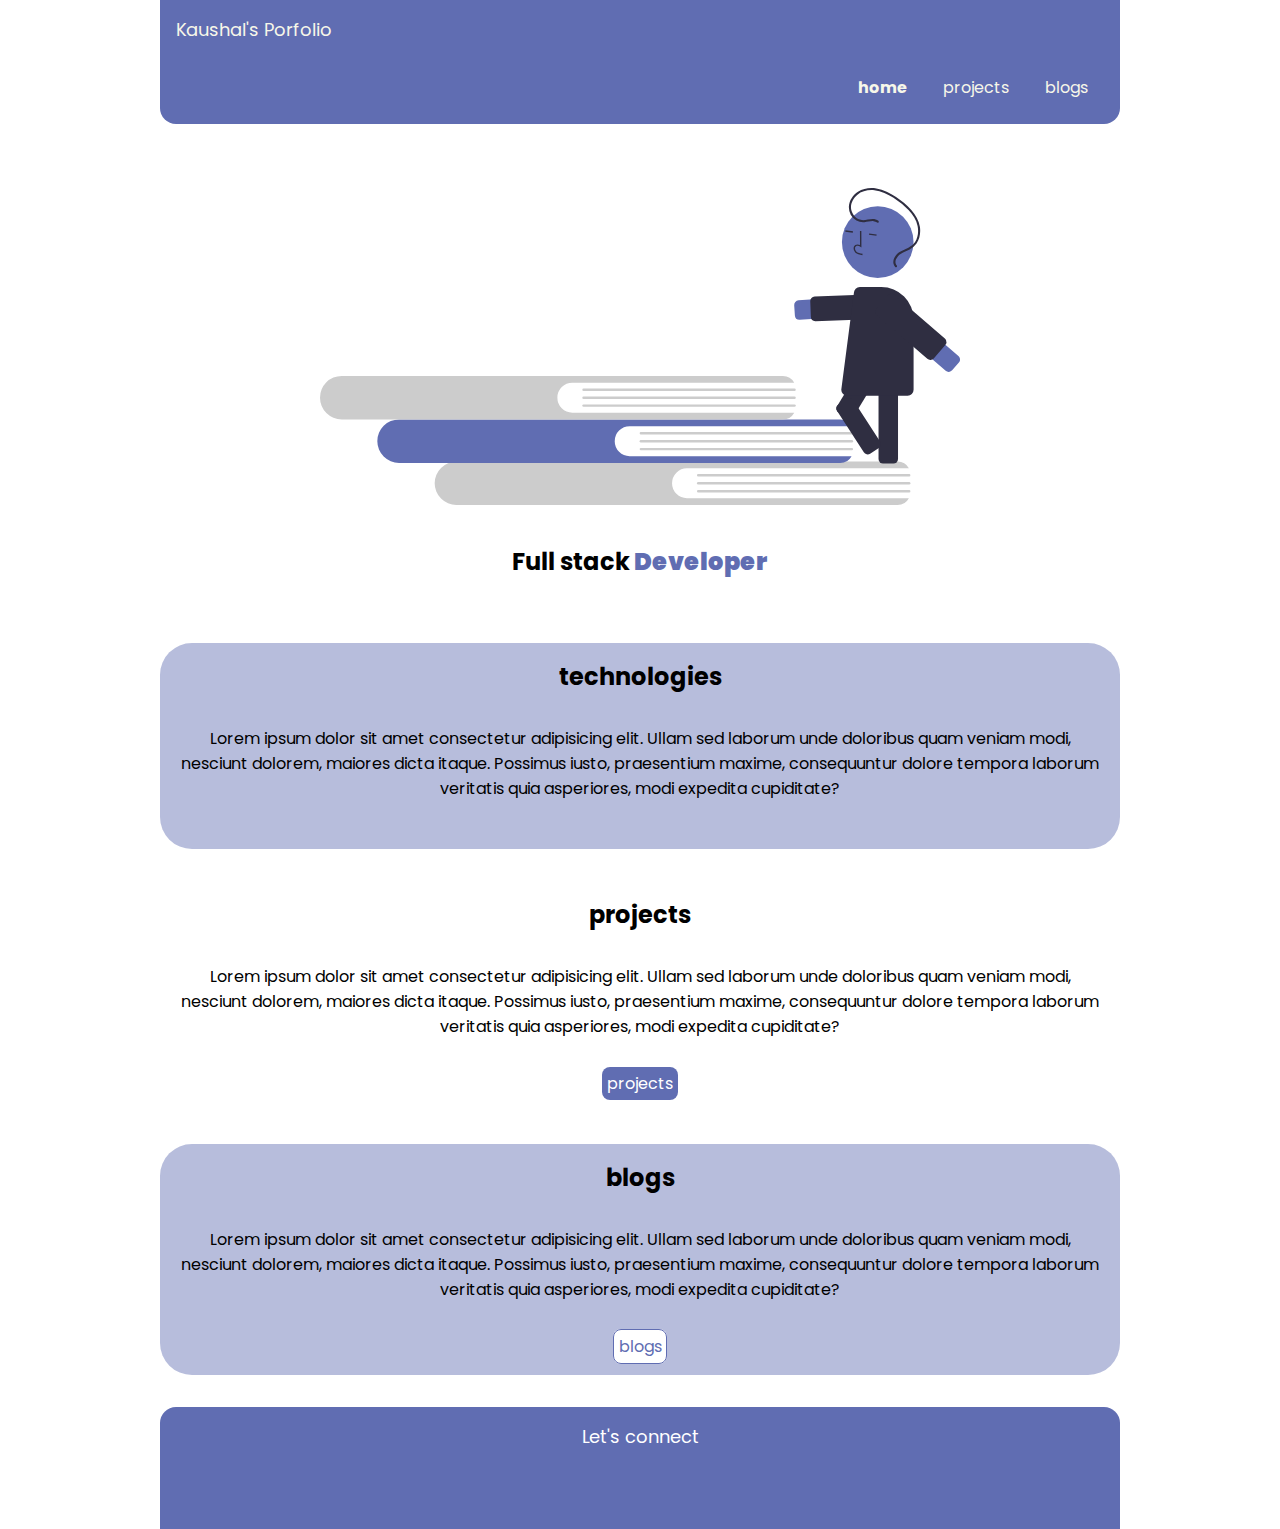
==== index.html @ 43d2c3d7 "Initial code" ====
<!DOCTYPE html>
<html lang="en">
  <head>
    <meta charset="UTF-8" />
    <meta http-equiv="X-UA-Compatible" content="IE=edge" />
    <meta name="viewport" content="width=device-width, initial-scale=1.0" />
    <link rel="stylesheet" href="style.css" />
    <link rel="stylesheet" href="https://cdnjs.cloudflare.com/ajax/libs/font-awesome/6.2.0/css/all.min.css" integrity="sha512-xh6O/CkQoPOWDdYTDqeRdPCVd1SpvCA9XXcUnZS2FmJNp1coAFzvtCN9BmamE+4aHK8yyUHUSCcJHgXloTyT2A==" crossorigin="anonymous" referrerpolicy="no-referrer" />
    <title>Kaushal's Portfolio</title>
  </head>
  <body>
    <nav>
      <div class="brand-text">Kaushal's Porfolio</div>
      <ul class="link-list">
        <li><a class="active" href="/index.html">home</a></li>
        <li><a href="./projects.html">projects</a></li>
        <li><a href="./blogs.html">blogs</a></li>
      </ul>
    </nav>

    <header>
      <div class="hero-img-container">
        <div class="hero-img">
          <img src="/images/hero-img.svg" alt="" />
        </div>
        <h2>Full stack <span class="text-primary">Developer</span></h2>
      </div>
    </header>

    <section>
      <div class="container container-center">
        <h2>technologies</h2>
        <p>
          Lorem ipsum dolor sit amet consectetur adipisicing elit. Ullam sed
          laborum unde doloribus quam veniam modi, nesciunt dolorem, maiores
          dicta itaque. Possimus iusto, praesentium maxime, consequuntur dolore
          tempora laborum veritatis quia asperiores, modi expedita cupiditate?
        </p>
      </div>
    </section>

    <section>
      <div class="container container-center project-section">
        <h2>projects</h2>
        <p>
          Lorem ipsum dolor sit amet consectetur adipisicing elit. Ullam sed
          laborum unde doloribus quam veniam modi, nesciunt dolorem, maiores
          dicta itaque. Possimus iusto, praesentium maxime, consequuntur dolore
          tempora laborum veritatis quia asperiores, modi expedita cupiditate?
        </p>

        <a class="link link-primary" href="projects">projects</a>
      </div>
    </section>

    <section>
      <div class="container container-center">
        <h2>blogs</h2>
        <p>
          Lorem ipsum dolor sit amet consectetur adipisicing elit. Ullam sed
          laborum unde doloribus quam veniam modi, nesciunt dolorem, maiores
          dicta itaque. Possimus iusto, praesentium maxime, consequuntur dolore
          tempora laborum veritatis quia asperiores, modi expedita cupiditate?
        </p>
        <a class="link link-secondary" href="">blogs</a>
      </div>
    </section>

    <footer>
      <div class="footer-text">Let's connect</div>
      <ul class="link-list">
        <li><a href="">
          <!-- <i class="fa fa-twitter"></i> -->
          <i class="fa-brands fa-twitter"></i>
        </a>
        </li>
        <li><a href=""><i class="fa-brands fa-github"></i></a></li>
        <li><a href=""><i class="fa-brands fa-linkedin"></i></a></li>
      </ul>
    </footer>
  </body>
</html>
---- style.css ----
@import url('https://fonts.googleapis.com/css2?family=Fira+Code:wght@300;400&family=Joan&family=Poppins:wght@400;700&family=Roboto&display=swap');

:root{
    --primary-clr:#606DB2;
    --secondary-clr:#353C62;
    --background-dark:#0A0B12;
    --background-light:#707CBA;
    --text-light-grey:#B7BDDC;
    --text-light:#f7f7e9;
}

*{
    margin:0px;
    padding: 0px;
    box-sizing: border-box;

}
body{
    font-family: 'Poppins', sans-serif;
}
nav{
    margin: 0 auto;
    background-color: var(--primary-clr);
    border-bottom-left-radius: 1rem;
    border-bottom-right-radius: 1rem;
    color: var(--text-light);
    padding-bottom: 0.5rem;
    max-width: 960px;
    width: 85%;
}
.brand-text{
    padding: 1rem;
}
nav .link-list{
    list-style-type: none;
    text-align: right;
    padding: 1rem;
    /* padding-bottom: 1rem; */
}
.link-list li{
    display: inline;
    padding: 1rem;

}
.link-list li a{
    color: var(--text-light);
    text-decoration: none;

}
nav .active{
    font-weight: bold;
}
nav .brand-text{
    /* font-weight: bold; */
    font-size: large;
}

.hero-img-container{
    text-align: center;
    margin:4rem auto;
    

}
.hero-img img{
    width:85%;
    max-width:40rem;
    padding-bottom: 2rem;
}
.text-primary{
    color: var(--primary-clr);
    font-weight: bolder;
}

/* section */
.container{
    padding: 0 2rem;
}
.container-center{
    max-width: 960px;
    margin: auto;
}
section .container{
    text-align: center;
    width: 85%;
    background-color: var(--text-light-grey);
    border-radius: 2rem;
    padding: 1rem;
    margin-bottom: 2rem;
}
section .container p{
    margin-bottom: 2rem;
    margin-top:2rem
}

section .project-section{
    background-color: white;
}

.link{
    text-decoration: none;
    border-radius: 0.5rem;
    padding: 0.3rem 0.3rem;

}
.link-primary{
    background-color: var(--primary-clr);
    color: white;
}
.link-secondary{
    background-color: white;
    color: var(--primary-clr);
    border: 1px solid var(--primary-clr);
}
footer{
    margin: 0 auto;
    background-color: var(--primary-clr);
    text-align: center;
    color: white;
    padding: 1rem;
    max-width: 960px;
    border-top-left-radius: 1rem;
    border-top-right-radius: 1rem;
    width: 85%;

}
footer .link-list{
    text-align: center;
    margin:1rem 0;
}
footer .footer-text {
    /* font-weight: bold; */
    font-size: large;
}
/* .link-list{
    text-align: center;
} */
ol {
    padding: 2rem;
    padding-top:0;
}
ol li .container *{
    margin: 1rem;
}
ol .container-center .link-secondary{
    color: var(--primary-clr);
}
footer li a i{
    color: white;
    font-size: 1.3rem;
}
footer li a i:hover{
    transform: scale(1.5);
}
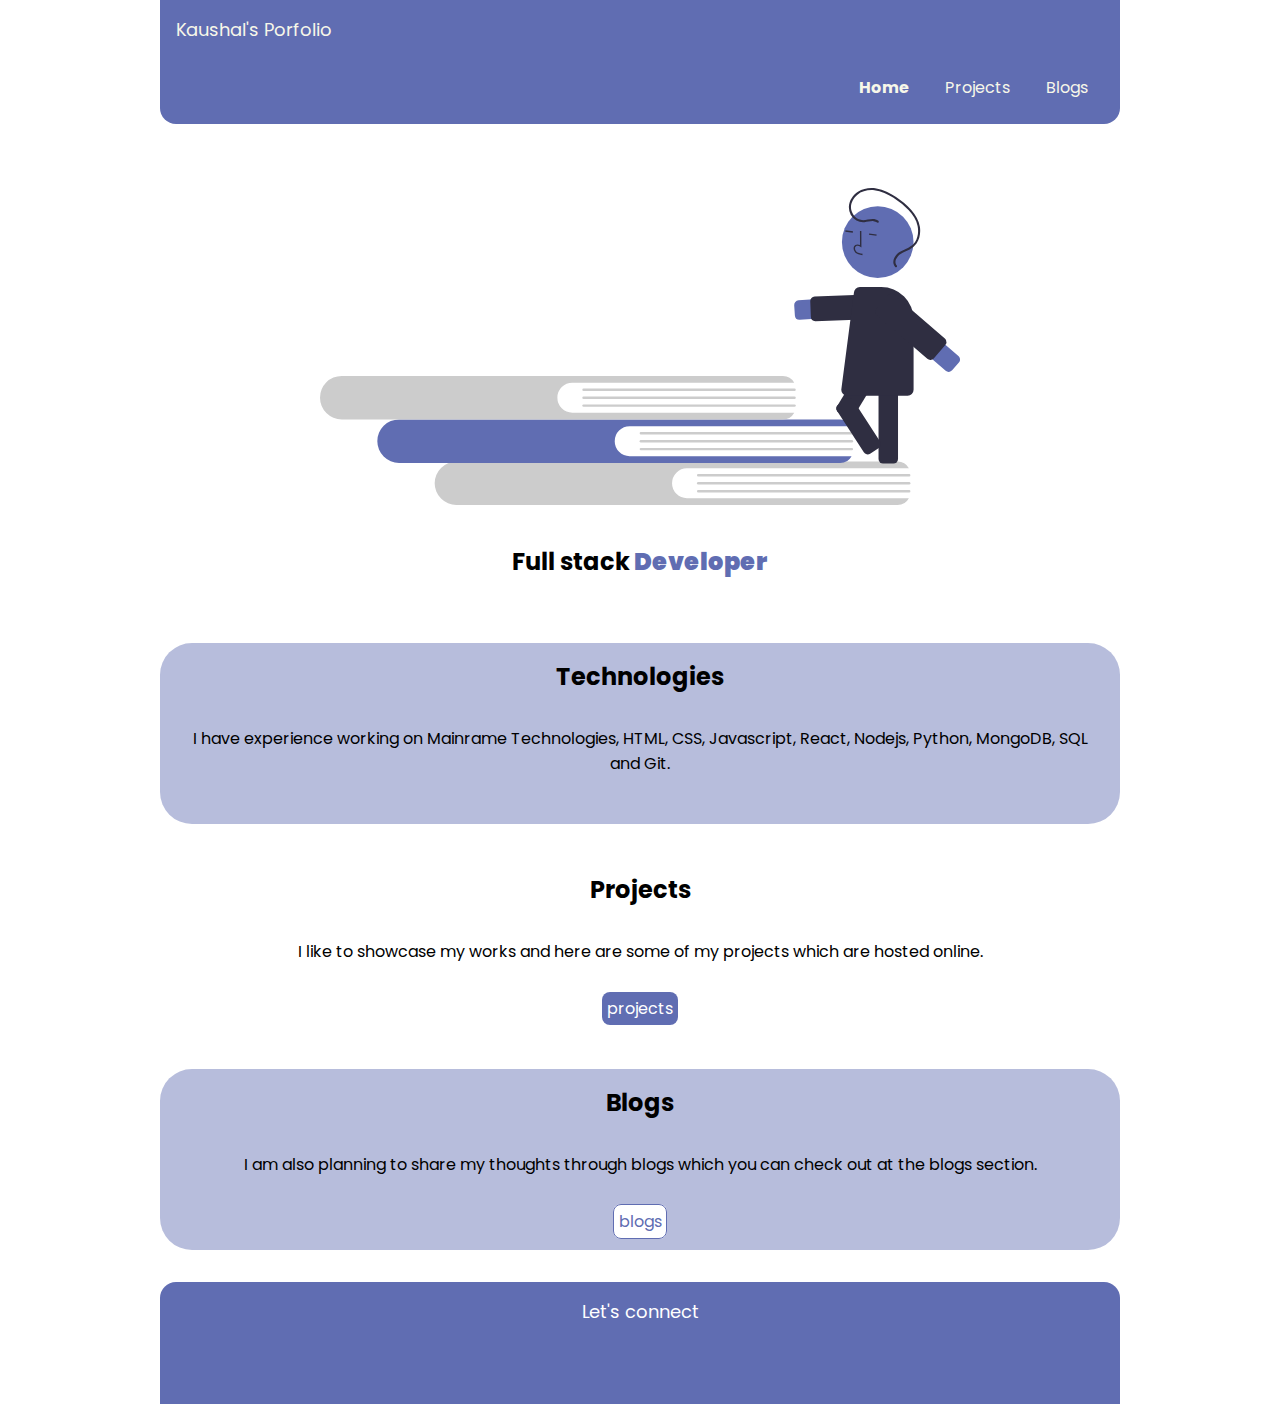
==== commit c46c5ed2: "refactor and new additions - refactored code of home and project section - added readme file" ====
--- a/index.html
+++ b/index.html
@@ -5,16 +5,22 @@
     <meta http-equiv="X-UA-Compatible" content="IE=edge" />
     <meta name="viewport" content="width=device-width, initial-scale=1.0" />
     <link rel="stylesheet" href="style.css" />
-    <link rel="stylesheet" href="https://cdnjs.cloudflare.com/ajax/libs/font-awesome/6.2.0/css/all.min.css" integrity="sha512-xh6O/CkQoPOWDdYTDqeRdPCVd1SpvCA9XXcUnZS2FmJNp1coAFzvtCN9BmamE+4aHK8yyUHUSCcJHgXloTyT2A==" crossorigin="anonymous" referrerpolicy="no-referrer" />
+    <link
+      rel="stylesheet"
+      href="https://cdnjs.cloudflare.com/ajax/libs/font-awesome/6.2.0/css/all.min.css"
+      integrity="sha512-xh6O/CkQoPOWDdYTDqeRdPCVd1SpvCA9XXcUnZS2FmJNp1coAFzvtCN9BmamE+4aHK8yyUHUSCcJHgXloTyT2A=="
+      crossorigin="anonymous"
+      referrerpolicy="no-referrer"
+    />
     <title>Kaushal's Portfolio</title>
   </head>
   <body>
     <nav>
       <div class="brand-text">Kaushal's Porfolio</div>
       <ul class="link-list">
-        <li><a class="active" href="/index.html">home</a></li>
-        <li><a href="./projects.html">projects</a></li>
-        <li><a href="./blogs.html">blogs</a></li>
+        <li><a class="active" href="/index.html">Home</a></li>
+        <li><a href="./projects.html">Projects</a></li>
+        <li><a href="./blogs.html">Blogs</a></li>
       </ul>
     </nav>
 
@@ -29,24 +35,20 @@
 
     <section>
       <div class="container container-center">
-        <h2>technologies</h2>
+        <h2>Technologies</h2>
         <p>
-          Lorem ipsum dolor sit amet consectetur adipisicing elit. Ullam sed
-          laborum unde doloribus quam veniam modi, nesciunt dolorem, maiores
-          dicta itaque. Possimus iusto, praesentium maxime, consequuntur dolore
-          tempora laborum veritatis quia asperiores, modi expedita cupiditate?
+          I have experience working on Mainrame Technologies, HTML, CSS,
+          Javascript, React, Nodejs, Python, MongoDB, SQL and Git.
         </p>
       </div>
     </section>
 
     <section>
       <div class="container container-center project-section">
-        <h2>projects</h2>
+        <h2>Projects</h2>
         <p>
-          Lorem ipsum dolor sit amet consectetur adipisicing elit. Ullam sed
-          laborum unde doloribus quam veniam modi, nesciunt dolorem, maiores
-          dicta itaque. Possimus iusto, praesentium maxime, consequuntur dolore
-          tempora laborum veritatis quia asperiores, modi expedita cupiditate?
+          I like to showcase my works and here are some of my projects which are
+          hosted online.
         </p>
 
         <a class="link link-primary" href="projects">projects</a>
@@ -55,12 +57,10 @@
 
     <section>
       <div class="container container-center">
-        <h2>blogs</h2>
+        <h2>Blogs</h2>
         <p>
-          Lorem ipsum dolor sit amet consectetur adipisicing elit. Ullam sed
-          laborum unde doloribus quam veniam modi, nesciunt dolorem, maiores
-          dicta itaque. Possimus iusto, praesentium maxime, consequuntur dolore
-          tempora laborum veritatis quia asperiores, modi expedita cupiditate?
+          I am also planning to share my thoughts through blogs which you can
+          check out at the blogs section.
         </p>
         <a class="link link-secondary" href="">blogs</a>
       </div>
@@ -69,13 +69,23 @@
     <footer>
       <div class="footer-text">Let's connect</div>
       <ul class="link-list">
-        <li><a href="">
-          <!-- <i class="fa fa-twitter"></i> -->
-          <i class="fa-brands fa-twitter"></i>
-        </a>
+        <li>
+          <a href="https://twitter.com/Kaushal53362050" target="_blank"
+            ><i class="fa-brands fa-twitter"></i
+          ></a>
         </li>
-        <li><a href=""><i class="fa-brands fa-github"></i></a></li>
-        <li><a href=""><i class="fa-brands fa-linkedin"></i></a></li>
+        <li>
+          <a href="https://github.com/kaushal95" target="_blank"
+            ><i class="fa-brands fa-github"></i
+          ></a>
+        </li>
+        <li>
+          <a
+            href="https://www.linkedin.com/in/kaushal-kumar-019952170"
+            target="_blank"
+            ><i class="fa-brands fa-linkedin"></i
+          ></a>
+        </li>
       </ul>
     </footer>
   </body>
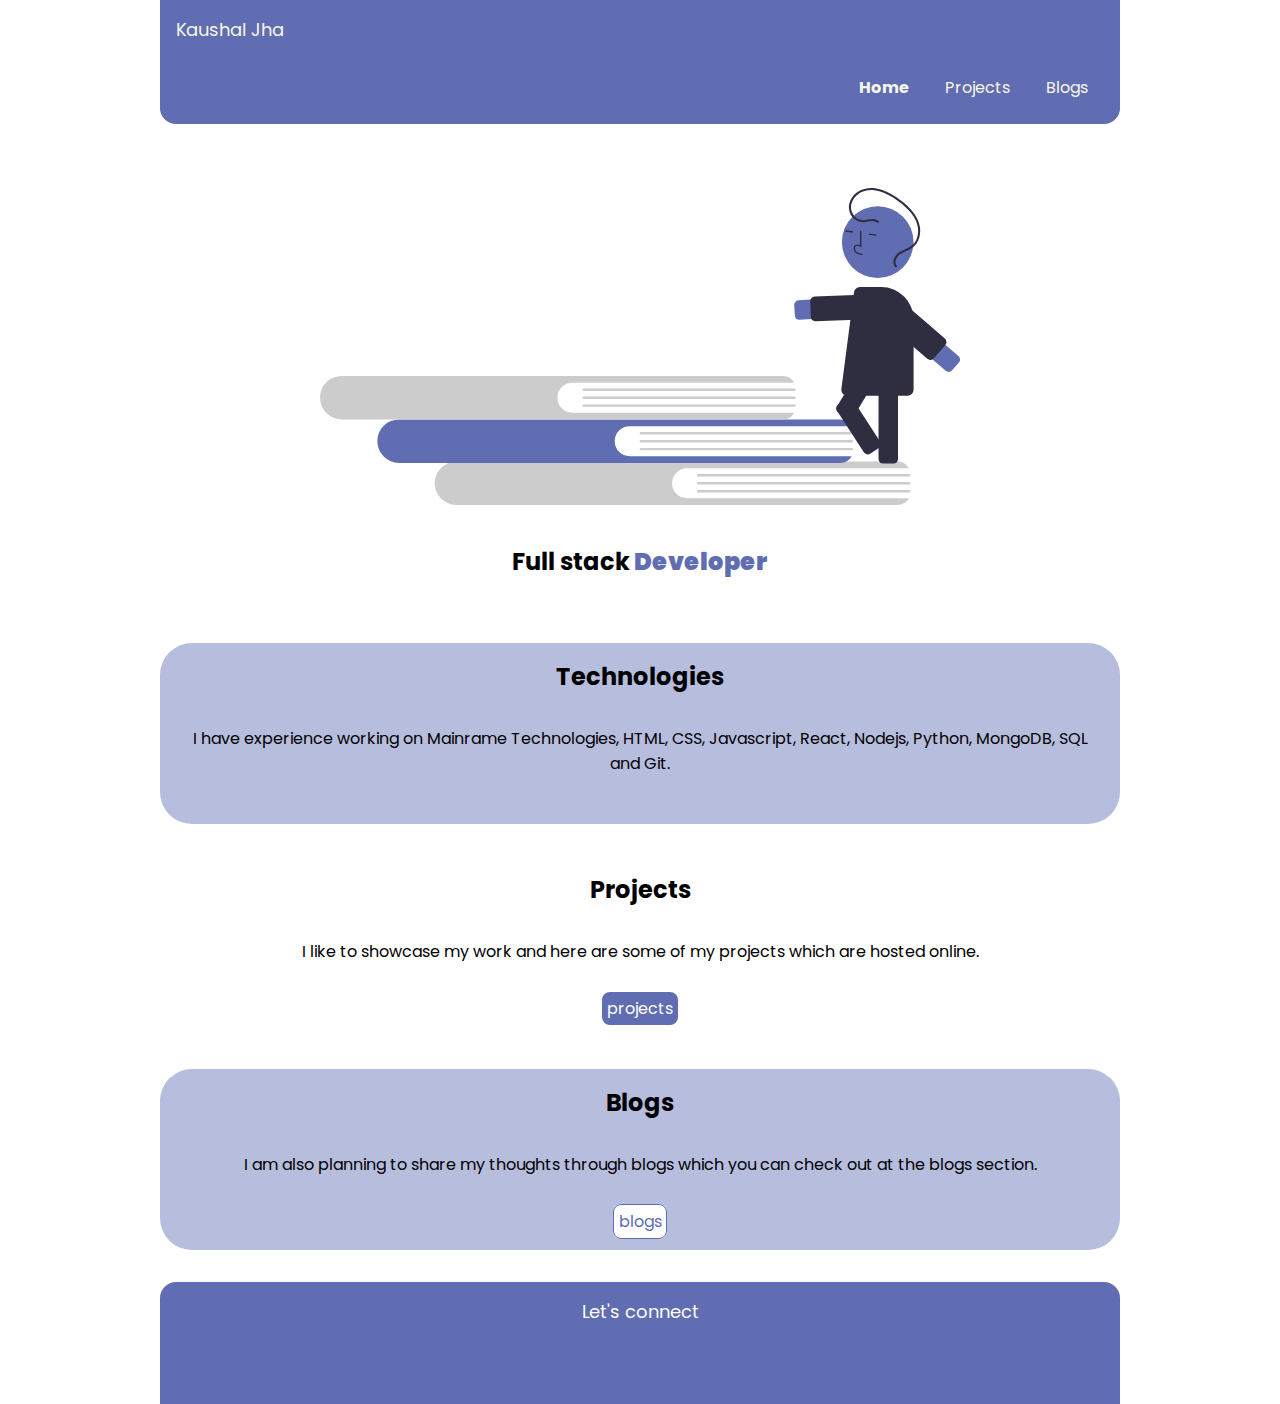
==== commit 80c0d6e4: "refactor and typo fixes" ====
--- a/index.html
+++ b/index.html
@@ -16,7 +16,7 @@
   </head>
   <body>
     <nav>
-      <div class="brand-text">Kaushal's Porfolio</div>
+      <div class="brand-text">Kaushal Jha</div>
       <ul class="link-list">
         <li><a class="active" href="/index.html">Home</a></li>
         <li><a href="./projects.html">Projects</a></li>
@@ -47,7 +47,7 @@
       <div class="container container-center project-section">
         <h2>Projects</h2>
         <p>
-          I like to showcase my works and here are some of my projects which are
+          I like to showcase my work and here are some of my projects which are
           hosted online.
         </p>
 
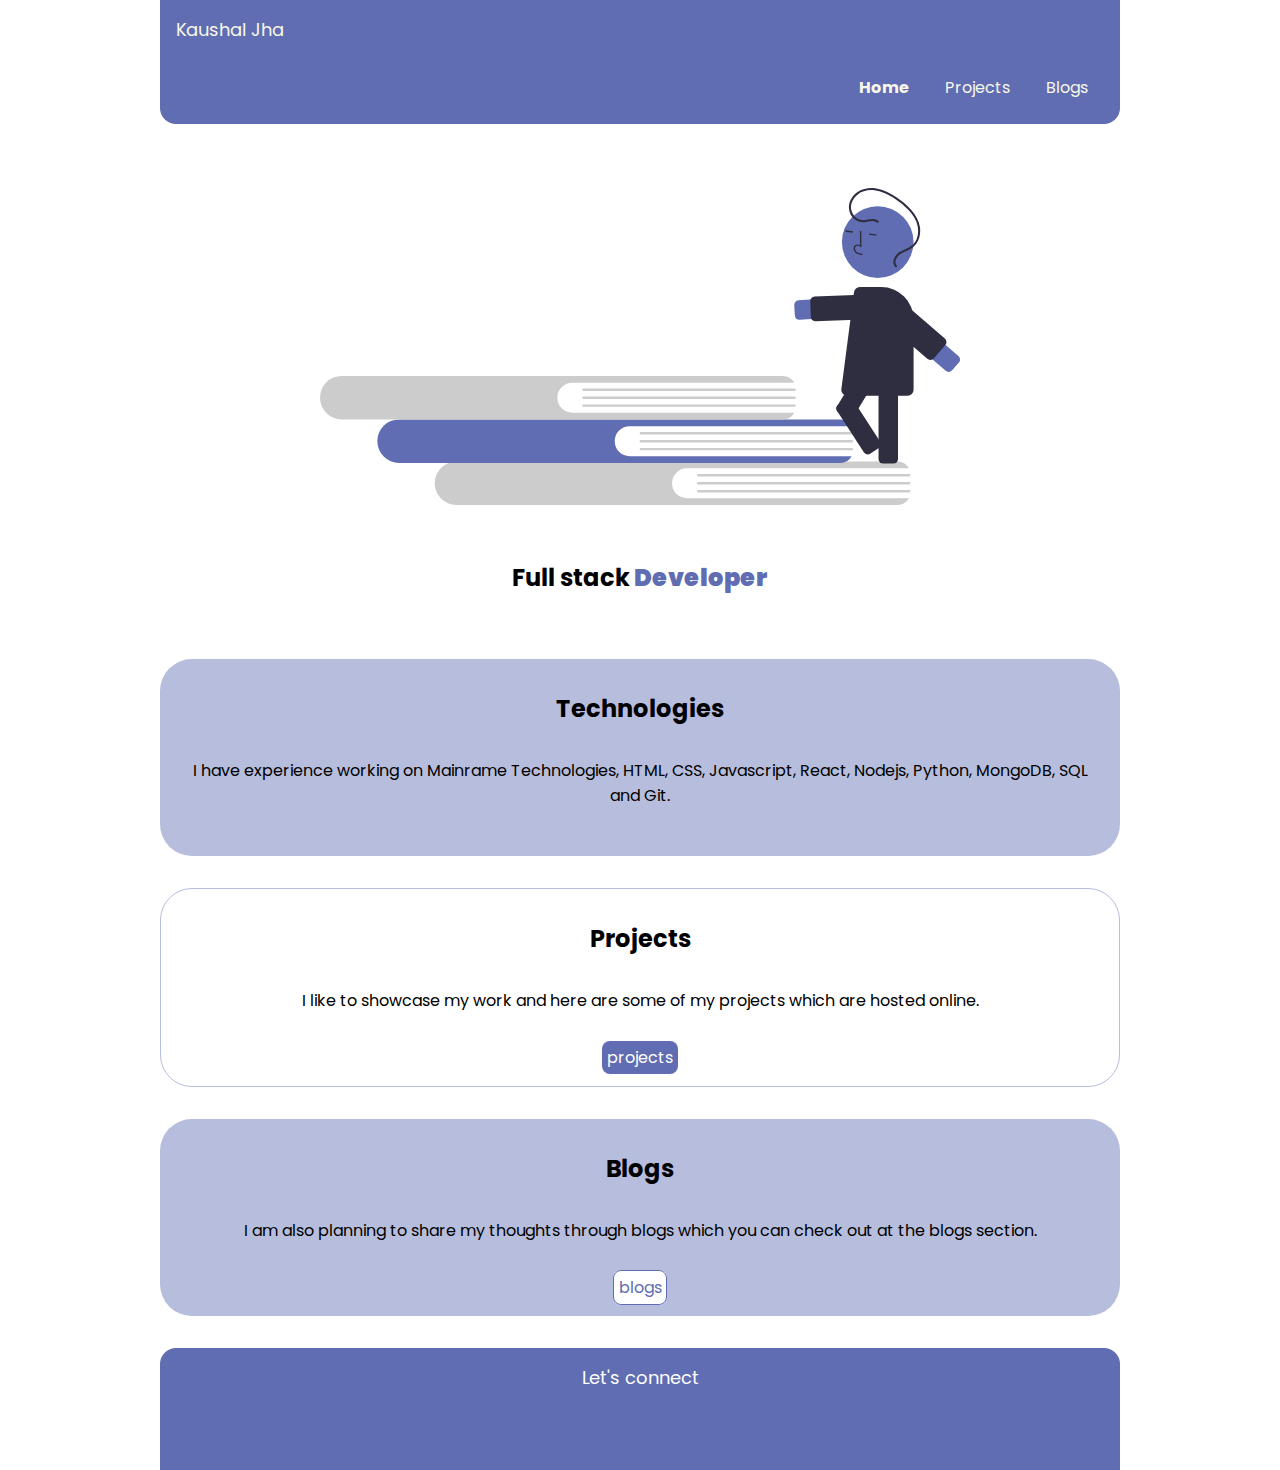
==== commit 87cac044: "blog page & css alignment - Added blog page and blogs - Added CSS alignment for container" ====
--- a/index.html
+++ b/index.html
@@ -4,6 +4,25 @@
     <meta charset="UTF-8" />
     <meta http-equiv="X-UA-Compatible" content="IE=edge" />
     <meta name="viewport" content="width=device-width, initial-scale=1.0" />
+    <meta name="keyword" content="portfolio, full Stack,front end, developer" />
+    <link
+      rel="apple-touch-icon"
+      sizes="180x180"
+      href="/favicon_io/apple-touch-icon.png"
+    />
+    <link
+      rel="icon"
+      type="image/png"
+      sizes="32x32"
+      href="/favicon_io/favicon-32x32.png"
+    />
+    <link
+      rel="icon"
+      type="image/png"
+      sizes="16x16"
+      href="/favicon_io/favicon-16x16.png"
+    />
+    <link rel="manifest" href="/favicon_io/site.webmanifest" />
     <link rel="stylesheet" href="style.css" />
     <link
       rel="stylesheet"
--- a/style.css
+++ b/style.css
@@ -18,6 +18,7 @@
 body{
     font-family: 'Poppins', sans-serif;
 }
+/* nav */
 nav{
     margin: 0 auto;
     background-color: var(--primary-clr);
@@ -55,6 +56,7 @@
     font-size: large;
 }
 
+/* main hero */
 .hero-img-container{
     text-align: center;
     margin:4rem auto;
@@ -91,8 +93,20 @@
     margin-bottom: 2rem;
     margin-top:2rem
 }
-
+.dark-shade{
+    background-color: var(--text-light-grey);
+    padding: 1rem;
+    border-radius: 2rem;
+}
+
+.light-shade{
+    border:1px solid var(--text-light-grey);
+    padding: 1rem;
+    border-radius: 2rem;
+}
 section .project-section{
+    border: 1px solid var(--text-light-grey);
+    border-radius: 2rem;
     background-color: white;
 }
 
@@ -111,6 +125,8 @@
     color: var(--primary-clr);
     border: 1px solid var(--primary-clr);
 }
+
+/* footer */
 footer{
     margin: 0 auto;
     background-color: var(--primary-clr);
@@ -131,12 +147,13 @@
     /* font-weight: bold; */
     font-size: large;
 }
-/* .link-list{
-    text-align: center;
-} */
+/* projects page */
 ol {
-    padding: 2rem;
+    /* padding: 2rem; */ 
     padding-top:0;
+}
+ol .container{
+    width:85%
 }
 ol li .container *{
     margin: 1rem;
@@ -152,5 +169,32 @@
     transform: scale(1.5);
 }
 
-
-
+@media screen and (min-width:1200px) {
+    ol .container {
+            width: auto;
+        }
+}
+
+/* single blog */
+
+.single-blog{
+    margin: 0 auto;
+    width: 85%;
+    max-width: 960px;
+    margin-bottom: 2rem;
+}
+.single-blog li  li{
+    /* list-style-type: disc; */
+    text-indent: 10%;
+    list-style-type: none;
+}
+
+h2,h3,h4{
+    margin: 1rem 0;
+}
+p{
+    margin: 0.5rem;
+}
+
+
+
